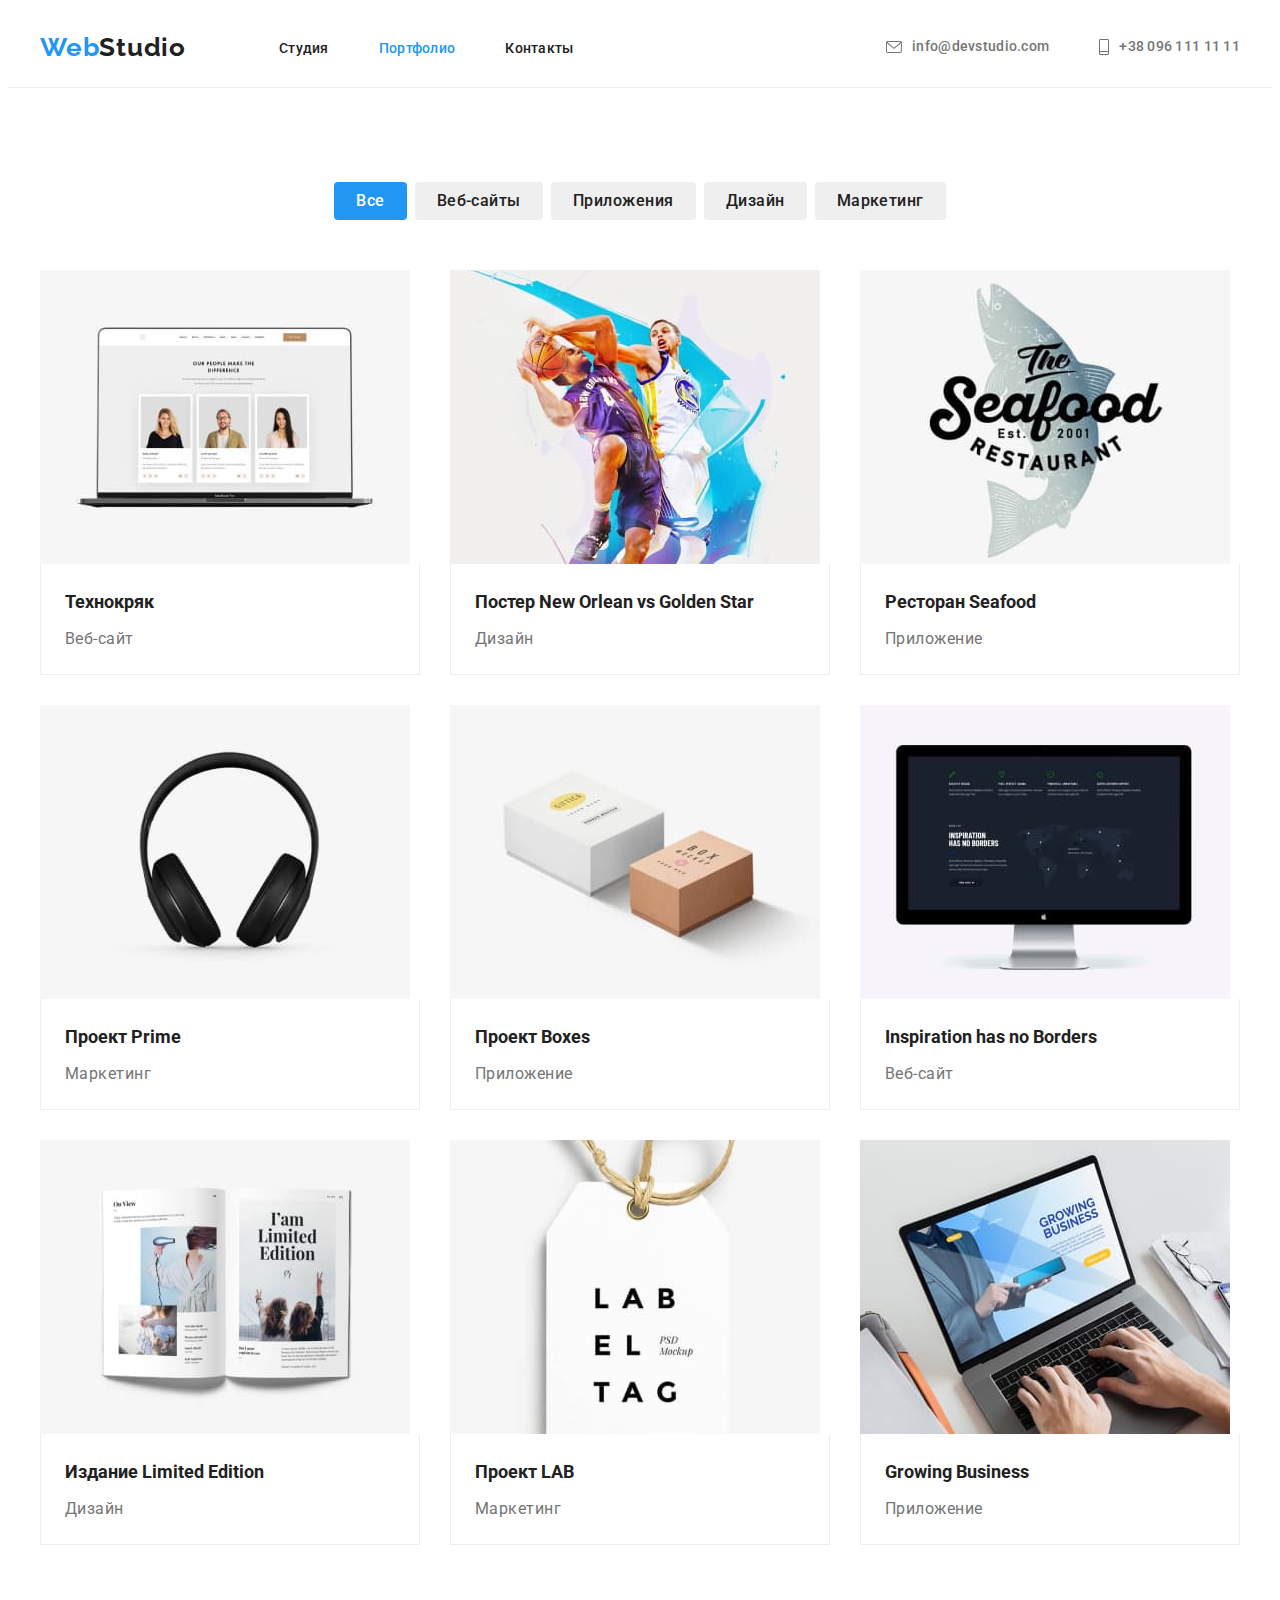
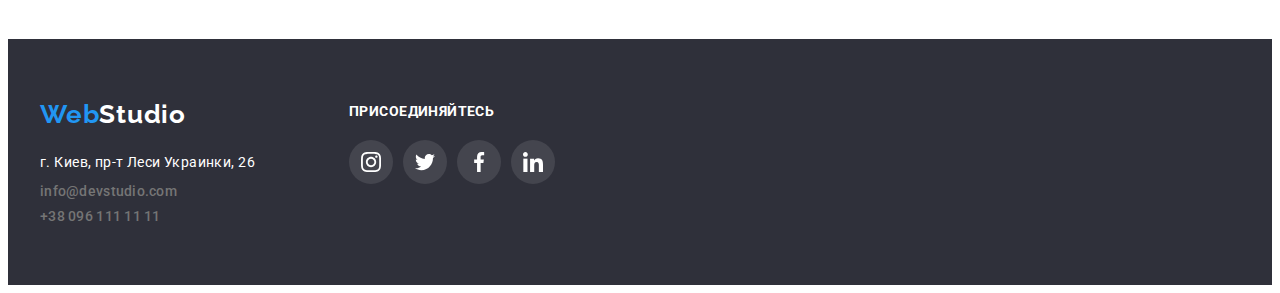
==== portfolio.html @ e15a017f "dz5" ====
<!DOCTYPE html>
<html lang="ru">
  <head>
    <meta charset="UTF-8" />
    <meta http-equiv="X-UA-Compatible" content="IE=edge" />
    <meta name="viewport" content="width=device-width, initial-scale=1.0" />
    <link rel="preconnect" href="https://fonts.googleapis.com" />
    <link rel="preconnect" href="https://fonts.gstatic.com" crossorigin />
    <link
      href="https://fonts.googleapis.com/css2?family=Raleway:wght@700&family=Roboto:wght@400;500;700;900&display=swap"
      rel="stylesheet"
    />
    <title>index.html</title>
    <link
      rel="stylesheet"
      href="https://cdnjs.cloudflare.com/ajax/libs/modern-normalize/1.1.0/modern-normalize.min.css"
      integrity="sha512-wpPYUAdjBVSE4KJnH1VR1HeZfpl1ub8YT/NKx4PuQ5NmX2tKuGu6U/JRp5y+Y8XG2tV+wKQpNHVUX03MfMFn9Q=="
      crossorigin="anonymous"
      referrerpolicy="no-referrer"
    />
    <link rel="stylesheet" href="./css/styles.css" />
  </head>
  <body>
    <!--header  -->
    <header class="header">
      <div class="container">
        <nav class="header-nav">
          <a href="./index.html" class="logo-title link"
            >Web<span class="studio">Studio</span></a
          >
          <ul class="header-list">
            <li class="header-item">
              <a href="./index.html" class="header-link link">Студия</a>
            </li>
            <li class="header-item">
              <a href="" class="header-link current link">Портфолио</a>
            </li>
            <li class="header-item">
              <a href="" class="header-link link">Контакты</a>
            </li>
          </ul>
        </nav>
        <ul class="contacts">
          <li class="contacts-item">
            <a href="mailto:info@devstudio.com" class="mail link"
              ><svg class="icon-mail" width="16" height="12">
                <use href="./images/icons.svg#icon-mail"></use>
              </svg>
              info@devstudio.com</a
            >
          </li>
          <li class="contacts-item">
            <a href="tel:+380961111111" class="tel link"
              ><svg class="icon-tel" width="10" height="16">
                <use href="./images/icons.svg#icon-tel"></use>
              </svg>
              +38 096 111 11 11</a
            >
          </li>
        </ul>
      </div>
    </header>

    <main>
      <section class="section">
        <div class="container">
          <h1 class="portfolio-title visually-hidden">Портфоліо</h1>
          <ul class="portfolio-filtr">
            <li class="portfolio-item">
              <button type="button" class="button current">Все</button>
            </li>
            <li class="portfolio-item">
              <button type="button" class="button">Веб-сайты</button>
            </li>
            <li class="portfolio-item">
              <button type="button" class="button">Приложения</button>
            </li>
            <li class="portfolio-item">
              <button type="button" class="button">Дизайн</button>
            </li>
            <li class="portfolio-item">
              <button type="button" class="button">Маркетинг</button>
            </li>
          </ul>
          <ul class="portfolio-list">
            <li class="flex-item">
              <a href="" class="portfolio-link link">
                
                <div class="portfolio-thumb">
                  <img
                    src="./images/portfolio/techno.jpg"
                    alt="Технокряк"
                    width="370"
                    height="294"
                  />
                  <p class="action">
                    Ресурс предлагает комплексные предложения с разным уровнем
                    функционала и сервисов. Все это позволит посетителю получить
                    исчерпывающие сведения о компании или частном лице.
                  </p>
                </div>

                <div class="portfolio-border">
                  <h2 class="portfolio-title">Технокряк</h2>
                  <p class="portfolio-text">Веб-сайт</p>
                </div>
              </a>
            </li>
            <li class="flex-item">
              <a href="" class="portfolio-link link">
                <div class="portfolio-thumb">
              <img
                src="./images/portfolio/new-orlean.jpg"
                alt="Постер"
                width="370"
                height="294"
              />
              <p class="action">
                    Ресурс предлагает комплексные предложения с разным уровнем
                    функционала и сервисов. Все это позволит посетителю получить
                    исчерпывающие сведения о компании или частном лице.
                  </p>
                </div>

              <div class="portfolio-border">
                <h2 class="portfolio-title">
                  Постер New Orlean vs Golden Star
                </h2>
              </a>
                <p class="portfolio-text">Дизайн</p>
              </div>
            </li>
            <li class="flex-item">
              <a href="" class="portfolio-link link">
                <div class="portfolio-thumb">
              <img
                src="./images/portfolio/seafood.jpg"
                alt="Ресторан"
                width="370"
                height="294"
              />
              <p class="action">
                    Ресурс предлагает комплексные предложения с разным уровнем
                    функционала и сервисов. Все это позволит посетителю получить
                    исчерпывающие сведения о компании или частном лице.
                  </p>
                </div>

              <div class="portfolio-border">
                <h2 class="portfolio-title">Ресторан Seafood</h2>
                <p class="portfolio-text">Приложение</p>
              </div>
            </a>
            </li>
            <li class="flex-item">
              <a href="" class="portfolio-link link">
                <div class="portfolio-thumb">
              <img
                src="./images/portfolio/prime.jpg"
                alt="Проект прем'єр"
                width="370"
                height="294"
              />
              <p class="action">
                    Ресурс предлагает комплексные предложения с разным уровнем
                    функционала и сервисов. Все это позволит посетителю получить
                    исчерпывающие сведения о компании или частном лице.
                  </p>
                </div>

              <div class="portfolio-border">
                <h2 class="portfolio-title">Проект Prime</h2>
                <p class="portfolio-text">Маркетинг</p>
              </div>
            </a>
            </li>
            <li class="flex-item">
              <a href="" class="portfolio-link link">
                <div class="portfolio-thumb">
              <img
                src="./images/portfolio/boxes.jpg"
                alt="Проект коробок"
                width="370"
                height="294"
              />
              <p class="action">
                    Ресурс предлагает комплексные предложения с разным уровнем
                    функционала и сервисов. Все это позволит посетителю получить
                    исчерпывающие сведения о компании или частном лице.
                  </p>
                </div>

              <div class="portfolio-border">
                <h2 class="portfolio-title">Проект Boxes</h2>
                <p class="portfolio-text">Приложение</p>
              </div>
            </a>
            </li>
            <li class="flex-item">
              <a href="" class="portfolio-link link">
                <div class="portfolio-thumb">
              <img
                src="./images/portfolio/borders.jpg"
                alt="Натхнення"
                width="370"
                height="294"
              />
              <p class="action">
                    Ресурс предлагает комплексные предложения с разным уровнем
                    функционала и сервисов. Все это позволит посетителю получить
                    исчерпывающие сведения о компании или частном лице.
                  </p>
                </div>

              <div class="portfolio-border">
                <h2 class="portfolio-title">Inspiration has no Borders</h2>
                <p class="portfolio-text">Веб-сайт</p>
              </div>
            </a>
            </li>
            <li class="flex-item">
              <a href="" class="portfolio-link link">
                <div class="portfolio-thumb">
              <img
                src="./images/portfolio/limited-edition.jpg"
                alt="Обмежене видання"
                width="370"
                height="294"
              />
              <p class="action">
                    Ресурс предлагает комплексные предложения с разным уровнем
                    функционала и сервисов. Все это позволит посетителю получить
                    исчерпывающие сведения о компании или частном лице.
                  </p>
                </div>

              <div class="portfolio-border">
                <h2 class="portfolio-title">Издание Limited Edition</h2>
                <p class="portfolio-text">Дизайн</p>
              </div>
            </a>
            </li>
            <li class="flex-item">
              <a href="" class="portfolio-link link">
                <div class="portfolio-thumb">
              <img
                src="./images/portfolio/lab.jpg"
                alt="Проєкт ЛАБ"
                width="370"
                height="294"
              />
              <p class="action">
                    Ресурс предлагает комплексные предложения с разным уровнем
                    функционала и сервисов. Все это позволит посетителю получить
                    исчерпывающие сведения о компании или частном лице.
                  </p>
                </div>

              <div class="portfolio-border">
                <h2 class="portfolio-title">Проект LAB</h2>
                <p class="portfolio-text">Маркетинг</p>
              </div>
            </a>
            </li>
            <li class="flex-item">
              <a href="" class="portfolio-link link">
                <div class="portfolio-thumb">
              <img
                src="./images/portfolio/business.jpg"
                alt="Зростаючий бізнес"
                width="370"
                height="294"
              />
              <p class="action">
                    Ресурс предлагает комплексные предложения с разным уровнем
                    функционала и сервисов. Все это позволит посетителю получить
                    исчерпывающие сведения о компании или частном лице.
                  </p>
                </div>

              <div class="portfolio-border">
                <h2 class="portfolio-title">Growing Business</h2>
                <p class="portfolio-text">Приложение</p>
              </div>
            </a>
            </li>
          </ul>
        </div>
      </section>
    </main>

    <footer class="footer">
      <div class="container footer-box">
        <div class="address">
          <a href="" class="logo-title link"
            >Web<span class="footer-studio">Studio</span></a
          >

          <address class="footer-address">
            <ul>
              <li class="footer-contacts">
                <a href="" class="address link">
                  г. Киев, пр-т Леси Украинки, 26
                </a>
              </li>
              <li class="footer-contacts">
                <a href="mailto:info@devstudio.com" class="mail link">
                  info@devstudio.com</a
                >
              </li>
              <li class="footer-contacts">
                <a href="tel:+380961111111" class="tel link"
                  >+38 096 111 11 11</a
                >
              </li>
            </ul>
          </address>
        </div>

        <div class="social">
          <h3 class="footer-soc-title">присоединяйтесь</h3>
          <ul class="footer-soc-list">
            <li class="footer-soc-item">
              <a href="" class="footer-soc-link link">
                <svg class="footer-soc-icon" width="20" height="20">
                  <use href="./images/icons.svg#icon-instagram"></use>
                </svg>
              </a>
            </li>
            <li class="footer-soc-item">
              <a href="" class="footer-soc-link link">
                <svg class="footer-soc-icon" width="20" height="20">
                  <use href="./images/icons.svg#icon-twitter"></use>
                </svg>
              </a>
            </li>
            <li class="footer-soc-item">
              <a href="" class="footer-soc-link link"
                ><svg class="footer-soc-icon" width="20" height="20">
                  <use href="./images/icons.svg#icon-facebook"></use></svg
              ></a>
            </li>
            <li class="footer-soc-item">
              <a href="" class="footer-soc-link link"
                ><svg class="footer-soc-icon" width="20" height="20">
                  <use href="./images/icons.svg#icon-linkedin"></use></svg
              ></a>
            </li>
          </ul>
        </div>
      </div>
    </footer>
  </body>
</html>
---- css/styles.css ----
:root {
  --hero-color: #ffffff;
  --header-link-color: #212121;
  --contacts-color: #757575;
  --link-color: #2196f3;
  --button-color: #212121;
  --title-color: #212121;
  --text-color: #757575;
  --name-color: #212121;
  --adress-color: #ffffff;
  --portfolio-title: #212121;
  --portfolio-text: #757575;
  --logo-color: #2196f3;
  --icon-color: #afb1b8;
}
p,
h1,
h2,
h3,
h4,
h5,
h6 {
  margin: 0;
}
body {
  font-family: Roboto, Raleway, sans-serif;
}
img {
  display: block;
}
ul {
  margin: 0;
  padding-left: 0;
  list-style: none;
}
.link {
  text-decoration: none;
}
/* ----------------logo ---------------------*/
.logo-title {
  font-family: "Raleway", sans-serif;
  font-weight: 700;
  font-size: 26px;
  line-height: 1.19;
  letter-spacing: 0.03em;
  color: var(--logo-color);
  margin-right: 93px;
}
.studio {
  color: #212121;
}
.footer-studio {
  color: #ffffff;
}
/*-------------- heder---------------- */
.header {
  padding-top: 24px;
  padding-bottom: 24px;
  border-bottom: 1px solid #ececec;
}
.container {
  width: 1200px;
  margin: 0 auto;
  padding-left: 15px;
  padding-right: 15px;
  /* outline: 1px solid red; */
}
.header-nav {
  display: flex;
  align-items: center;
}

.header-list {
  display: flex;
}

.header-item:not(:last-child) {
  margin-right: 50px;
}
.header .container {
  display: flex;
}

/* .current {
background-color: #2196f3;
  
}
.current::after {
  content: "";
  position: absolute;
  bottom: 0;
  display: block;
  width: 100%;
  height: 4px;
  border-radius: 4px;
  background-color: var(--accent-color);
  filter: drop-shadow(0px 4px 4px rgba(0, 0, 0, 0.25));
} */

.contacts {
  display: flex;
  align-items: center;
  justify-content: center;
  margin-left: auto;
}
.contacts-item:not(:last-child) {
  margin-right: 50px;
}
.header-link {
  font-weight: 500;
  font-size: 14px;
  line-height: 1.14;
  letter-spacing: 0.02em;
  color: var(--header-link-color);
}
.header-link:hover,
.header-link:focus {
  color: var(--link-color);
}
.header-link.current {
  color: var(--link-color);
}
.mail {
  display: flex;
  align-items: center;
  font-weight: 500;
  font-size: 14px;
  line-height: 1.14;
  letter-spacing: 0.02em;
  color: var(--contacts-color);
}
.mail:focus,
.mail:hover {
  color: var(--link-color);
}
.icon-mail:hover,
.icon-mail:focus {
  color: var(--link-color);
}

.coll {
  margin-right: 50px;
}
.tel {
  display: flex;
  align-items: center;
  font-weight: 500;
  font-size: 14px;
  line-height: 1.14;
  letter-spacing: 0.02em;
  color: var(--contacts-color);
}
.tel:hover,
.tel:focus {
  color: var(--link-color);
}

.icon-mail {
  width: 16px;
  height: 12px;
  margin-right: 10px;
  fill: currentColor;
}
.icon-tel {
  width: 10px;
  height: 16px;
  margin-right: 10px;
  fill: currentColor;
}

/* -----------------hero------------------ */
.hero {
  background-color: #2f303a;
  background-image: linear-gradient(
      rgba(47, 48, 58, 0.4),
      rgba(47, 48, 58, 0.4)
    ),
    url(../images/hero-background.jpg);
  background-repeat: no-repeat;
  background-position: center;
  background-size: cover;
  max-width: 1600px;
  margin: 0 auto;
  padding-top: 200px;
  padding-bottom: 200px;
  text-align: center;
  min-width: 400px;
}
.hero-title {
  margin-bottom: 30px;
  margin-top: 0;
  max-width: 700px;
  margin-left: auto;
  margin-right: auto;
}
.hero-title {
  font-weight: 900;
  font-size: 44px;
  line-height: 1.36;
  text-align: center;
  letter-spacing: 0.06em;
  text-transform: uppercase;

  color: var(--hero-color);
}
.hero-button {
  padding-top: 10px;
  padding-right: 30px;
  padding-bottom: 10px;
  padding-left: 30px;
  margin-right: 0;
}
.hero-button {
  font-family: inherit;
  font-weight: 500;
  font-size: 16px;
  line-height: 1.88;
  color: #ffffff;
  background-color: #2196f3;
  border: none;
  border-radius: 4px;
  letter-spacing: 0.06em;
}
.hero-button:hover,
.hero-button:focus {
  color: #ffffff;
}
.hero-button:hover {
  background-color: #188ce8;
}
.hero-button:hover {
  cursor: pointer;
}

.backdrop {
  position: absolute;
  width: 1600px;
  height: 1024px;
  top: 0px;
  background: rgba(0, 0, 0, 0.2);
}
.backdrop.is-hidden {
  opacity: 0;
  pointer-events: none;
}
.modal {
  position: absolute;
  top: 50%;
  left: 50%;
  transform: translate(-50%, -50%);
  width: 528px;
  height: 581px;
  z-index: 1;
  background: #ffffff;
}

/*  -------------about --------------*/
.visually-hidden {
  position: absolute;
  white-space: nowrap;
  width: 1px;
  height: 1px;
  overflow: hidden;
  border: 0;
  padding: 0;
  clip: rect(0 0 0 0);
  clip-path: inset(50%);
  margin: -1px;
}
.icon-box {
  background-position: center;
  width: 270px;
  height: 120px;
  margin-bottom: 30px;
  background-color: #f5f4fa;
  border-radius: 4px;
  display: flex;
  justify-content: center;
  align-items: center;
}
.section {
  padding: 94px 0;
}
.about-list {
  display: flex;
  justify-content: center;
}
.about-item:not(:last-child) {
  margin-right: 30px;
}
.about-item {
  flex-basis: 270px;
}
.about-title {
  font-weight: 700;
  font-size: 14px;
  line-height: 1.14;
  letter-spacing: 0.03em;
  text-transform: uppercase;
  color: var(--title-color);
  margin-bottom: 10px;
}
.about-text {
  font-size: 14px;
  line-height: 1.71;
  letter-spacing: 0.03em;
  color: var(--text-color);
}
/* --------------pictures---------------- */

.product-title {
  font-size: 14px;
  line-height: 1.14;
  letter-spacing: 0.03em;
  text-transform: uppercase;
  margin: 0 auto;
  color: var(--hero-color);
  margin-top: 27px;
  margin-bottom: 27px;
}
.product {
  position: absolute;
  display: flex;
  bottom: 0;
  width: 370px;
  height: 70px;
  background: rgba(47, 48, 58, 0.8);
}

.pictures {
  padding-top: 0;
}
.pictures-tile {
  text-align: center;
  font-weight: 700;
  font-size: 36px;
  line-height: 42px;
  letter-spacing: 0.03em;
  color: var(--title-color);
  margin-bottom: 50px;
}
.pictures-img {
  position: relative;
  flex-basis: 370px;
  align-items: center;
}
.pictures-img:not(:last-child) {
  margin-right: 30px;
}
.images {
  display: flex;
  align-items: center;
}
/* ---------------team------------------ */
.team-title {
  font-weight: 700;
  font-size: 36px;
  line-height: 1.17;
  letter-spacing: 0.03em;
  color: var(--title-color);
}
.title {
  font-weight: 500;
  font-size: 16px;
  line-height: 1.19;
  letter-spacing: 0.03em;
  color: var(--name-color);
}
.title:not(:last-child) {
  margin-bottom: 10px;
}
.team-text {
  font-size: 16px;
  line-height: 1.19;
  letter-spacing: 0.03em;
  color: var(--text-color);
  margin-bottom: 16px;
}
.team-title {
  margin-bottom: 50px;
  text-align: center;
}
.team-list {
  display: flex;
  justify-content: space-between;
}
.team-item:not(:last-child) {
  margin-right: 30px;
}
.team-wrapper {
  padding: 30px 5px;
  text-align: center;
}

.team-item {
  box-shadow: 0px 1px 3px rgba(0, 0, 0, 0.12), 0px 1px 1px rgba(0, 0, 0, 0.14),
    0px 2px 1px rgba(0, 0, 0, 0.2);
  border-radius: 0px 0px 4px 4px;
  background-color: var(--hero-color);
}
.team {
  background-color: #f5f4fa;
}
.team-soc-list {
  display: flex;
  justify-content: center;
}
.team-soc-list :not(:last-child) {
  margin-right: 10px;
}
.team-soc-item {
  width: 44px;
  height: 44px;
}

.team-soc-link {
  display: flex;
  align-items: center;
  justify-content: center;
  width: 100%;
  height: 100%;
  border-radius: 50%;

  background-color: #ffffff;
}

.team-soc-link:focus,
.team-soc-link:hover {
  background-color: var(--link-color);
}
.team-soc-link:focus .team-soc-icon,
.team-soc-link:hover .team-soc-icon {
  fill: var(--adress-color);
}

.team-soc-icon {
  fill: #afb1b8;
}

/* -----------------client --------------*/
.clients-title {
  font-weight: 700;
  font-size: 36px;
  line-height: 1.17;
  text-align: center;
  letter-spacing: 0.03em;
  color: #212121;
  background-color: var(--hero-color);
  margin-bottom: 50px;
}
.clients-list {
  display: flex;
}
.clients-item:not(:last-child) {
  margin-right: 30px;
}
.clients-item {
  width: 170px;
  height: 92px;
}
.clients-link {
  display: flex;
  justify-content: center;
  align-items: center;
  width: 100%;
  height: 100%;
  border: 1px solid #afb1b8;
  border-radius: 4px;
}
.clients-link:hover,
.clients-link:focus {
  border: 1px solid #2196f3;
}
.icon {
  fill: #afb1b8;
}
.clients-link:hover .icon,
.clients-link:focus .icon {
  fill: var(--link-color);
}

/*  ---------------footer----------------*/

.footer {
  padding-top: 60px;
  padding-bottom: 60px;
  background-color: #2f303a;
}
.footer-box {
  display: flex;
  align-items: center;
}
.footer-contacts:not(:last-child) {
  margin-bottom: 9px;
}
.footer-studio {
  color: var(--adress-color);
}
.footer-address {
  margin-top: 20px;
  font-style: normal;
}
.address {
  font-size: 14px;
  line-height: 1.71;
  letter-spacing: 0.03em;
  color: var(--adress-color);
}

/* ---------------footer-soc----------------- */
.social {
  margin-left: 70px;
}
.footer-soc-title {
  font-size: 14px;
  line-height: 1.14;
  letter-spacing: 0.03em;
  text-transform: uppercase;
  margin-bottom: 20px;
  color: #ffffff;
}

.footer-soc-list {
  display: flex;
  justify-content: center;
  width: 206px;
  height: 80px;
}

.footer-soc-list :not(:last-child) {
  margin-right: 10px;
}
.footer-soc-item {
  width: 44px;
  height: 44px;
}

.footer-soc-link {
  display: flex;
  align-items: center;
  justify-content: center;
  width: 100%;
  height: 100%;
  border-radius: 50%;
  background-color: rgba(255, 255, 255, 0.1);
}

.footer-soc-link:focus,
.footer-soc-link:hover {
  background-color: var(--link-color);
}
.footer-soc-link:focus .footer-soc-icon,
.footer-soc-link:hover .footer-soc-icon {
  fill: var(--adress-color);
}

.footer-soc-icon {
  fill: #ffffff;
}

/* -----------------portfolio-------------- */

.portfolio-thumb {
  position: relative;
  overflow: hidden;
}
.action {
  position: absolute;
  top: 0;
  left: 0;
  overflow: auto;
  width: 100%;
  height: 100%;
  padding: 63px 24px;
  font-size: 18px;
  line-height: 1.56;
  letter-spacing: 0.03em;
  color: #ffffff;
  transform: translateY(100%);
}

.portfolio-link:hover .action,
.portfolio-link:focus .action {
  transform: translateY(0%);
  background: rgba(33, 150, 243, 0.9);
}
.portfolio-filtr {
  display: flex;
  justify-content: center;
  margin-bottom: 50px;
}
.portfolio-item:not(:last-child) {
  margin-right: 8px;
}

.portfolio-item:hover {
  box-shadow: 0px 3px 1px rgba(0, 0, 0, 0.1), 0px 1px 2px rgba(0, 0, 0, 0.08),
    0px 2px 2px rgba(0, 0, 0, 0.12);
}
.button {
  font-family: "Roboto";
  font-style: normal;
  font-weight: 500;
  font-size: 16px;
  line-height: 1.63;
  letter-spacing: 0.03em;
  color: var(--button-color);
  padding: 6px 22px;
  border: none;
  border-radius: 4px;
  cursor: pointer;
}
.button:focus,
.button:hover,
.button:active {
  background-color: var(--link-color);
  color: var(--adress-color);
}
.button.current {
  background-color: var(--link-color);
  color: var(--adress-color);
}
.portfolio-list {
  display: flex;
  flex-wrap: wrap;
  margin: -15px;
}
.flex-item {
  flex-basis: calc(100% / 3 - 30px);
  margin: 15px;
}
.flex-item:hover {
  box-shadow: 0px 1px 1px rgba(0, 0, 0, 0.12), 0px 4px 4px rgba(0, 0, 0, 0.06),
    1px 4px 6px rgba(0, 0, 0, 0.16);
}
.portfolio-list .portfolio-filtr {
  font-family: inherit;
  font-weight: 500;
  font-size: 16px;
  line-height: 1.88;
  color: var(--button-color);
  background-color: #f5f4fa;
}
.portfolio-title {
  font-weight: 700;
  font-size: 18px;
  line-height: 2;
  color: var(--portfolio-title);
  margin-bottom: 4px;
}
.portfolio-title.visually {
  visibility: hidden;
}
.portfolio-text {
  font-size: 16px;
  line-height: 1.88;
  letter-spacing: 0.03em;
  color: var(--portfolio-text);
}
.portfolio-border {
  border: 1px solid #eeeeee;
  padding: 20px 24px;
  border-top: none;
}
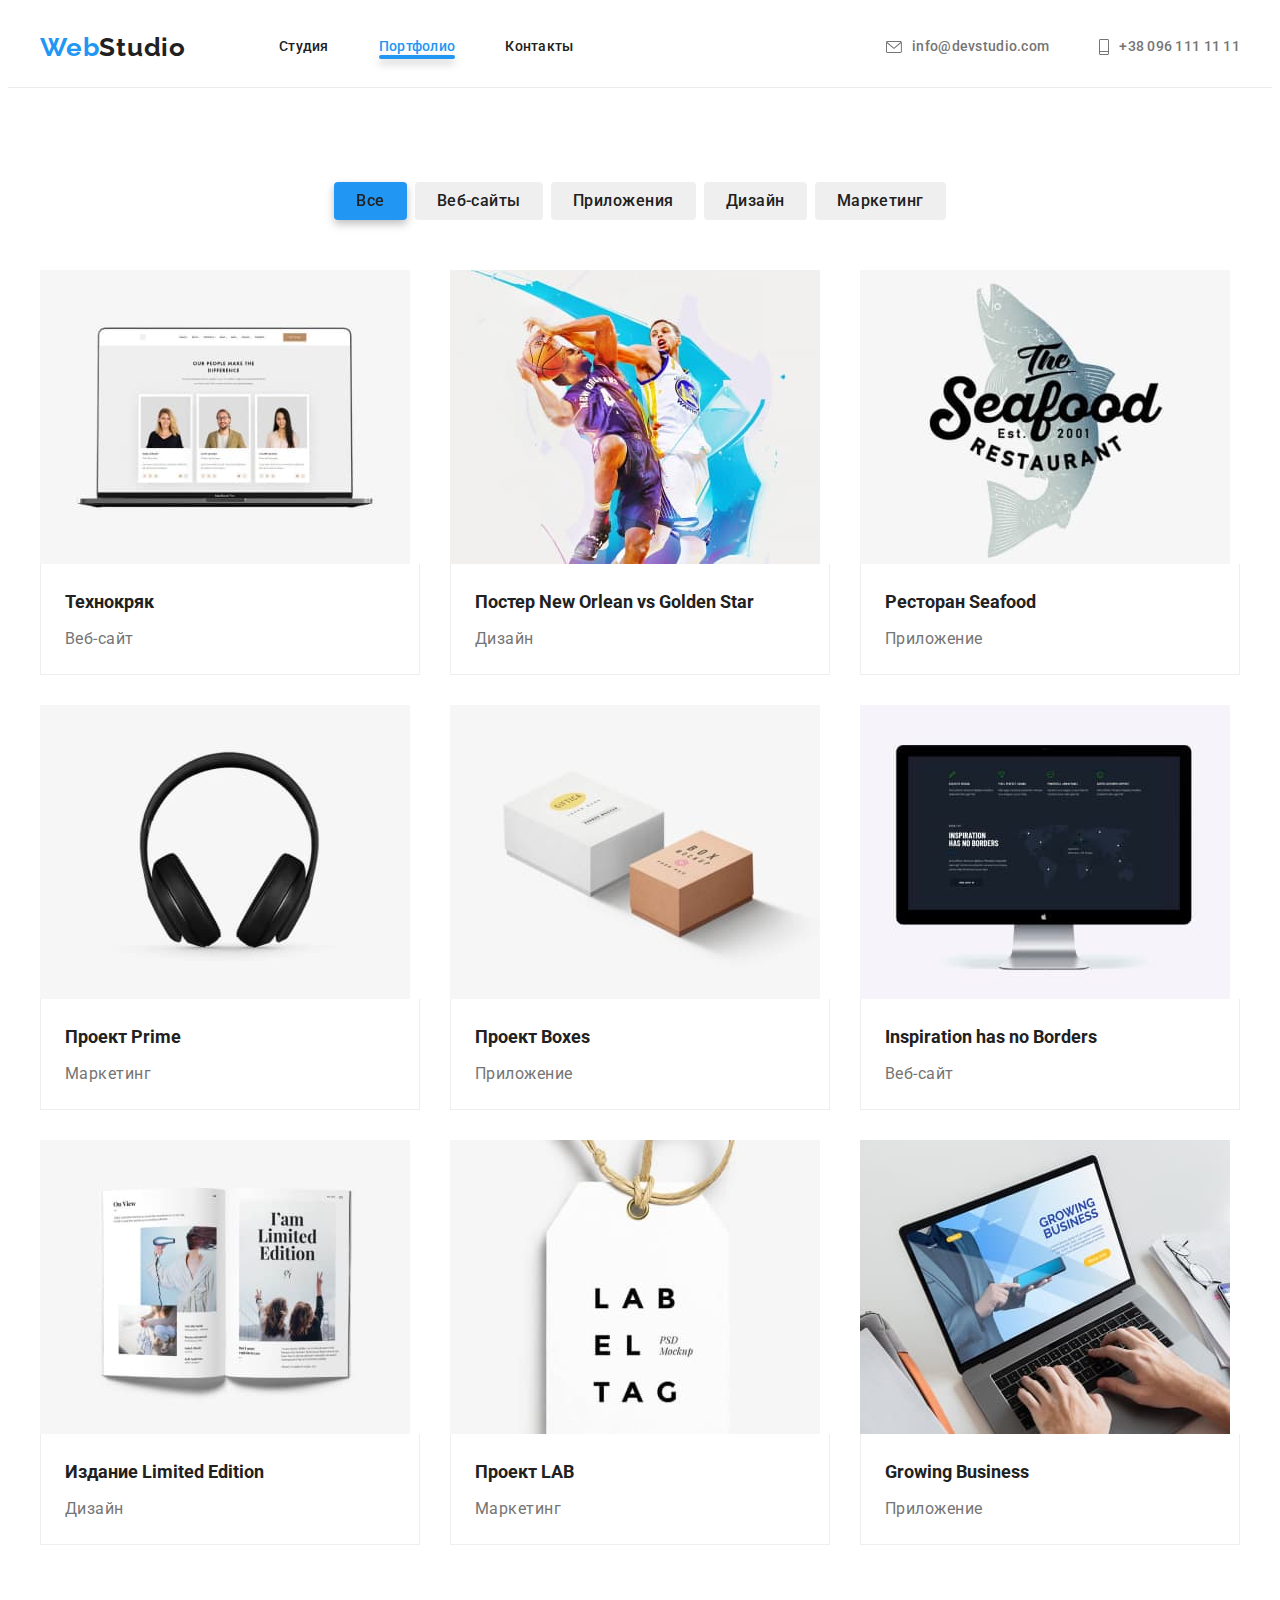
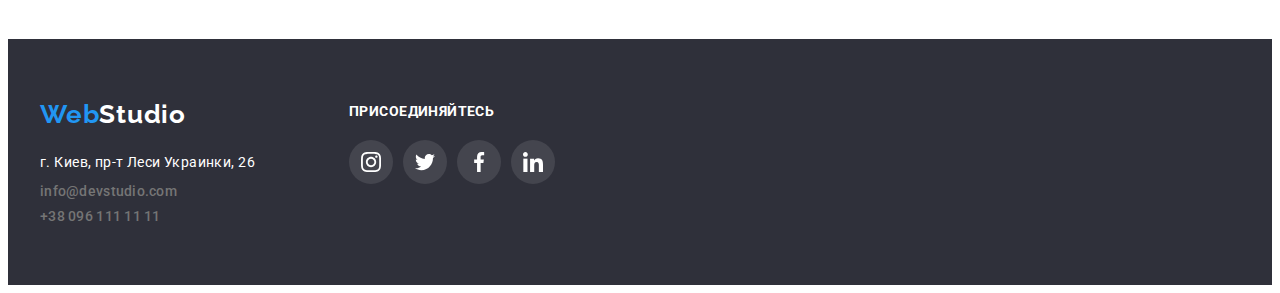
==== commit 3b776a4c: "5dz" ====
--- a/portfolio.html
+++ b/portfolio.html
@@ -67,7 +67,7 @@
           <h1 class="portfolio-title visually-hidden">Портфоліо</h1>
           <ul class="portfolio-filtr">
             <li class="portfolio-item">
-              <button type="button" class="button current">Все</button>
+              <button type="button" class="button portfolio-current">Все</button>
             </li>
             <li class="portfolio-item">
               <button type="button" class="button">Веб-сайты</button>
--- a/css/styles.css
+++ b/css/styles.css
@@ -81,22 +81,6 @@
   display: flex;
 }
 
-/* .current {
-background-color: #2196f3;
-  
-}
-.current::after {
-  content: "";
-  position: absolute;
-  bottom: 0;
-  display: block;
-  width: 100%;
-  height: 4px;
-  border-radius: 4px;
-  background-color: var(--accent-color);
-  filter: drop-shadow(0px 4px 4px rgba(0, 0, 0, 0.25));
-} */
-
 .contacts {
   display: flex;
   align-items: center;
@@ -166,6 +150,16 @@
   height: 16px;
   margin-right: 10px;
   fill: currentColor;
+}
+
+.current::after {
+  content: "";
+  height: 4px;
+  border-radius: 2px;
+  display: block;
+  background-color: var(--link-color);
+  width: 100%;
+  filter: drop-shadow(0px 4px 4px rgba(0, 0, 0, 0.25));
 }
 
 /* -----------------hero------------------ */
@@ -242,6 +236,7 @@
 .backdrop.is-hidden {
   opacity: 0;
   pointer-events: none;
+  transition: 250ms;
 }
 .modal {
   position: absolute;
@@ -252,7 +247,39 @@
   height: 581px;
   z-index: 1;
   background: #ffffff;
-}
+  border-radius: 4px;
+  box-shadow: 0px 1px 3px rgba(0, 0, 0, 0.12), 0px 1px 1px rgba(0, 0, 0, 0.14),
+    0px 2px 1px rgba(0, 0, 0, 0.2);
+}
+.modal-close {
+  position: absolute;
+
+  border-radius: 50px;
+
+  display: flex;
+  justify-content: center;
+  align-items: center;
+  right: 8px;
+  top: 8px;
+  width: 30px;
+  height: 30px;
+  border: 1px solid rgba(0, 0, 0, 0.1);
+  background-color: #ffffff;
+  margin-top: 8px;
+  margin-right: 8px;
+}
+.icon-close {
+  color: #000000;
+}
+
+/* 
+.icon-close {
+  position: absolute;
+  right: 0;
+  top: 0;
+  margin-top: 8px;
+  margin-right: 8px;
+} */
 
 /*  -------------about --------------*/
 .visually-hidden {
@@ -577,6 +604,7 @@
   letter-spacing: 0.03em;
   color: #ffffff;
   transform: translateY(100%);
+  transition: 250ms;
 }
 
 .portfolio-link:hover .action,
@@ -609,6 +637,7 @@
   border: none;
   border-radius: 4px;
   cursor: pointer;
+  transition: 250ms;
 }
 .button:focus,
 .button:hover,
@@ -662,3 +691,9 @@
   padding: 20px 24px;
   border-top: none;
 }
+.portfolio-current {
+  border-radius: 4px;
+  background-color: var(--link-color);
+  width: 100%;
+  filter: drop-shadow(0px 4px 4px rgba(0, 0, 0, 0.25));
+}
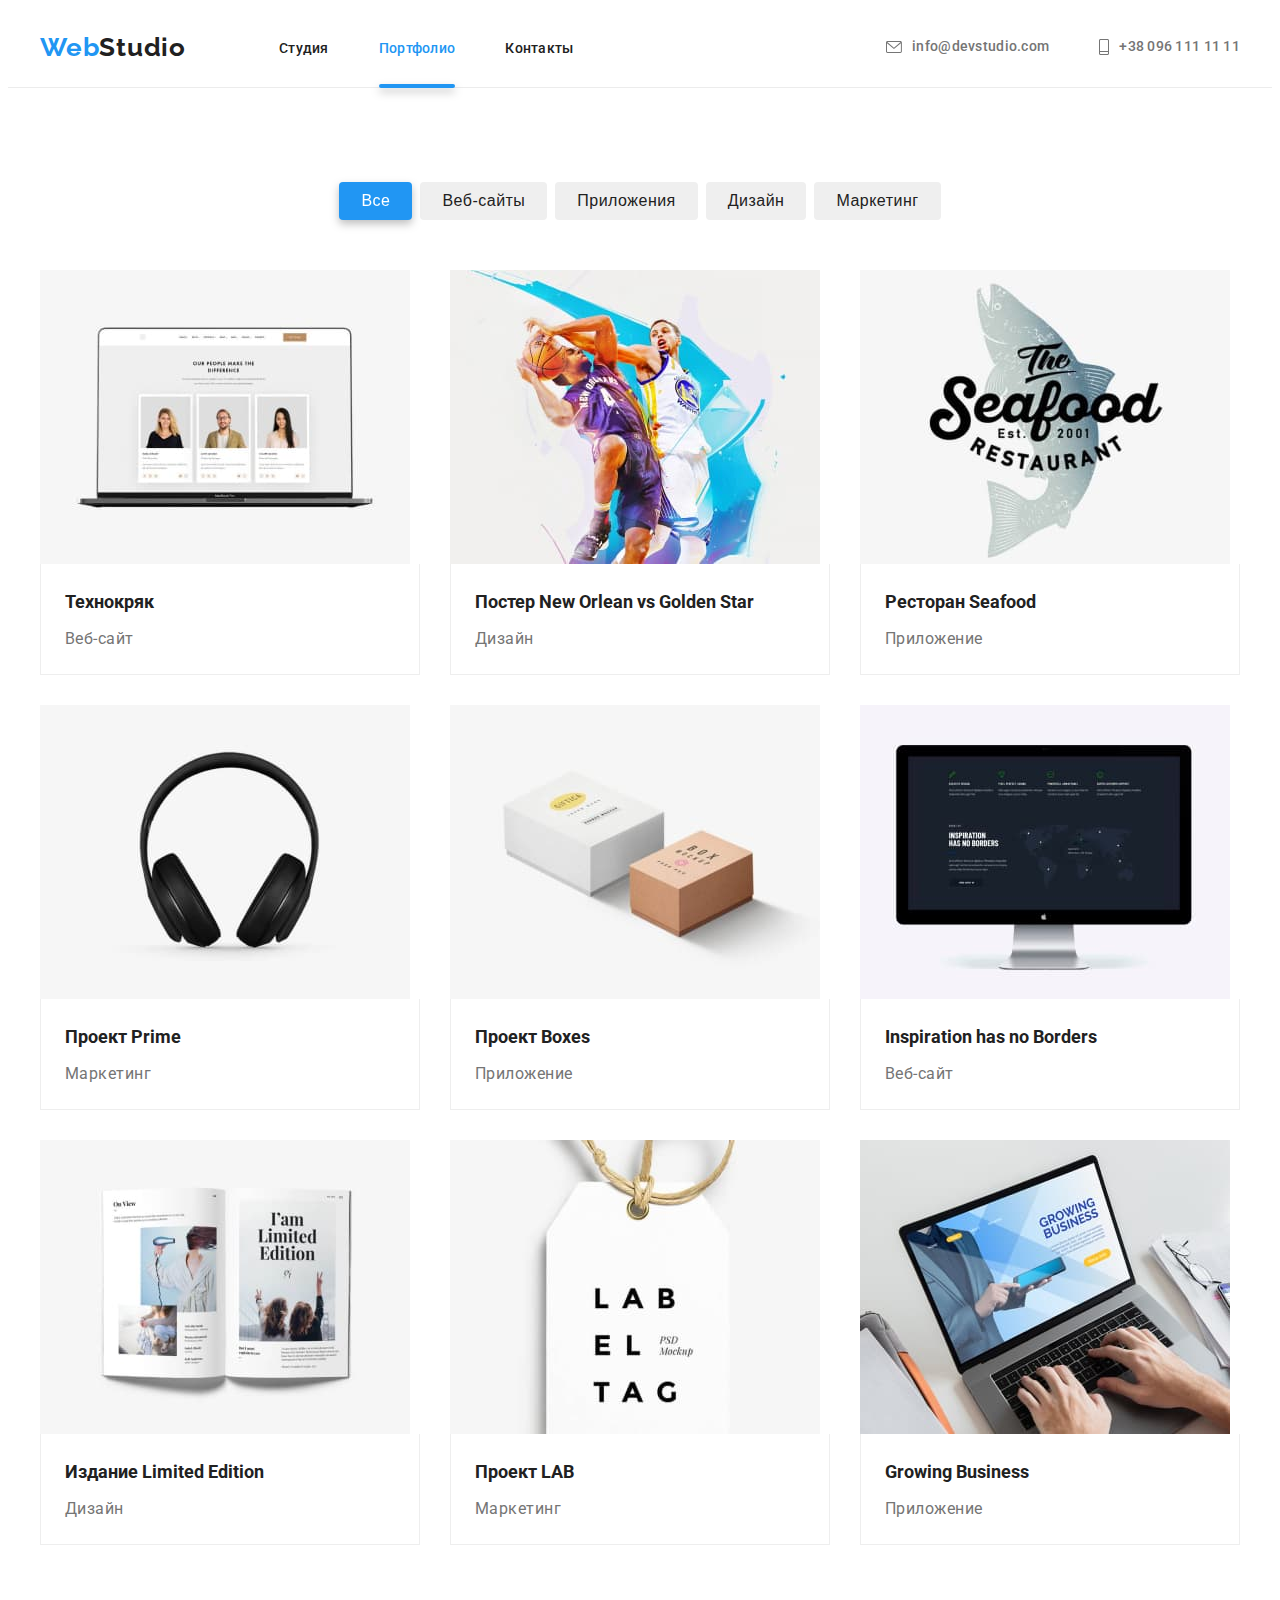
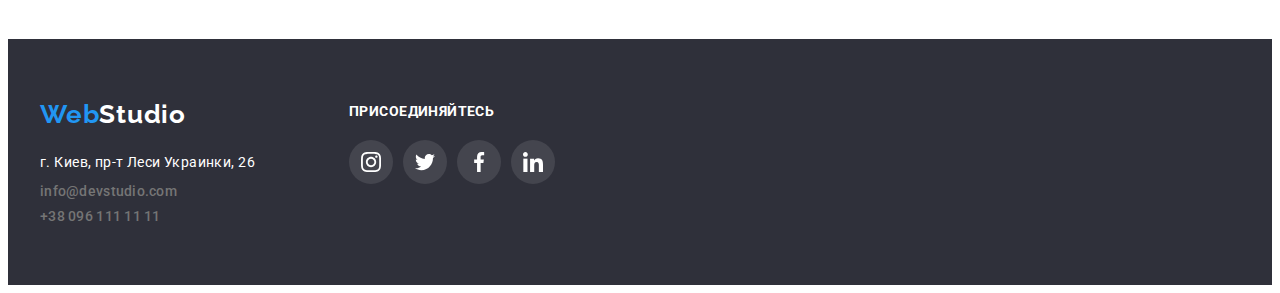
==== commit f0ea104c: "transition-property" ====
--- a/portfolio.html
+++ b/portfolio.html
@@ -67,7 +67,9 @@
           <h1 class="portfolio-title visually-hidden">Портфоліо</h1>
           <ul class="portfolio-filtr">
             <li class="portfolio-item">
-              <button type="button" class="button portfolio-current">Все</button>
+              <button type="button" class="button portfolio-current">
+                Все
+              </button>
             </li>
             <li class="portfolio-item">
               <button type="button" class="button">Веб-сайты</button>
@@ -85,7 +87,6 @@
           <ul class="portfolio-list">
             <li class="flex-item">
               <a href="" class="portfolio-link link">
-                
                 <div class="portfolio-thumb">
                   <img
                     src="./images/portfolio/techno.jpg"
@@ -109,180 +110,181 @@
             <li class="flex-item">
               <a href="" class="portfolio-link link">
                 <div class="portfolio-thumb">
-              <img
-                src="./images/portfolio/new-orlean.jpg"
-                alt="Постер"
-                width="370"
-                height="294"
-              />
-              <p class="action">
-                    Ресурс предлагает комплексные предложения с разным уровнем
-                    функционала и сервисов. Все это позволит посетителю получить
-                    исчерпывающие сведения о компании или частном лице.
-                  </p>
-                </div>
-
-              <div class="portfolio-border">
-                <h2 class="portfolio-title">
-                  Постер New Orlean vs Golden Star
-                </h2>
-              </a>
-                <p class="portfolio-text">Дизайн</p>
-              </div>
-            </li>
-            <li class="flex-item">
-              <a href="" class="portfolio-link link">
-                <div class="portfolio-thumb">
-              <img
-                src="./images/portfolio/seafood.jpg"
-                alt="Ресторан"
-                width="370"
-                height="294"
-              />
-              <p class="action">
-                    Ресурс предлагает комплексные предложения с разным уровнем
-                    функционала и сервисов. Все это позволит посетителю получить
-                    исчерпывающие сведения о компании или частном лице.
-                  </p>
-                </div>
-
-              <div class="portfolio-border">
-                <h2 class="portfolio-title">Ресторан Seafood</h2>
-                <p class="portfolio-text">Приложение</p>
-              </div>
-            </a>
-            </li>
-            <li class="flex-item">
-              <a href="" class="portfolio-link link">
-                <div class="portfolio-thumb">
-              <img
-                src="./images/portfolio/prime.jpg"
-                alt="Проект прем'єр"
-                width="370"
-                height="294"
-              />
-              <p class="action">
-                    Ресурс предлагает комплексные предложения с разным уровнем
-                    функционала и сервисов. Все это позволит посетителю получить
-                    исчерпывающие сведения о компании или частном лице.
-                  </p>
-                </div>
-
-              <div class="portfolio-border">
-                <h2 class="portfolio-title">Проект Prime</h2>
-                <p class="portfolio-text">Маркетинг</p>
-              </div>
-            </a>
-            </li>
-            <li class="flex-item">
-              <a href="" class="portfolio-link link">
-                <div class="portfolio-thumb">
-              <img
-                src="./images/portfolio/boxes.jpg"
-                alt="Проект коробок"
-                width="370"
-                height="294"
-              />
-              <p class="action">
-                    Ресурс предлагает комплексные предложения с разным уровнем
-                    функционала и сервисов. Все это позволит посетителю получить
-                    исчерпывающие сведения о компании или частном лице.
-                  </p>
-                </div>
-
-              <div class="portfolio-border">
-                <h2 class="portfolio-title">Проект Boxes</h2>
-                <p class="portfolio-text">Приложение</p>
-              </div>
-            </a>
-            </li>
-            <li class="flex-item">
-              <a href="" class="portfolio-link link">
-                <div class="portfolio-thumb">
-              <img
-                src="./images/portfolio/borders.jpg"
-                alt="Натхнення"
-                width="370"
-                height="294"
-              />
-              <p class="action">
-                    Ресурс предлагает комплексные предложения с разным уровнем
-                    функционала и сервисов. Все это позволит посетителю получить
-                    исчерпывающие сведения о компании или частном лице.
-                  </p>
-                </div>
-
-              <div class="portfolio-border">
-                <h2 class="portfolio-title">Inspiration has no Borders</h2>
-                <p class="portfolio-text">Веб-сайт</p>
-              </div>
-            </a>
-            </li>
-            <li class="flex-item">
-              <a href="" class="portfolio-link link">
-                <div class="portfolio-thumb">
-              <img
-                src="./images/portfolio/limited-edition.jpg"
-                alt="Обмежене видання"
-                width="370"
-                height="294"
-              />
-              <p class="action">
-                    Ресурс предлагает комплексные предложения с разным уровнем
-                    функционала и сервисов. Все это позволит посетителю получить
-                    исчерпывающие сведения о компании или частном лице.
-                  </p>
-                </div>
-
-              <div class="portfolio-border">
-                <h2 class="portfolio-title">Издание Limited Edition</h2>
-                <p class="portfolio-text">Дизайн</p>
-              </div>
-            </a>
-            </li>
-            <li class="flex-item">
-              <a href="" class="portfolio-link link">
-                <div class="portfolio-thumb">
-              <img
-                src="./images/portfolio/lab.jpg"
-                alt="Проєкт ЛАБ"
-                width="370"
-                height="294"
-              />
-              <p class="action">
-                    Ресурс предлагает комплексные предложения с разным уровнем
-                    функционала и сервисов. Все это позволит посетителю получить
-                    исчерпывающие сведения о компании или частном лице.
-                  </p>
-                </div>
-
-              <div class="portfolio-border">
-                <h2 class="portfolio-title">Проект LAB</h2>
-                <p class="portfolio-text">Маркетинг</p>
-              </div>
-            </a>
-            </li>
-            <li class="flex-item">
-              <a href="" class="portfolio-link link">
-                <div class="portfolio-thumb">
-              <img
-                src="./images/portfolio/business.jpg"
-                alt="Зростаючий бізнес"
-                width="370"
-                height="294"
-              />
-              <p class="action">
-                    Ресурс предлагает комплексные предложения с разным уровнем
-                    функционала и сервисов. Все это позволит посетителю получить
-                    исчерпывающие сведения о компании или частном лице.
-                  </p>
-                </div>
-
-              <div class="portfolio-border">
-                <h2 class="portfolio-title">Growing Business</h2>
-                <p class="portfolio-text">Приложение</p>
-              </div>
-            </a>
+                  <img
+                    src="./images/portfolio/new-orlean.jpg"
+                    alt="Постер"
+                    width="370"
+                    height="294"
+                  />
+                  <p class="action">
+                    Ресурс предлагает комплексные предложения с разным уровнем
+                    функционала и сервисов. Все это позволит посетителю получить
+                    исчерпывающие сведения о компании или частном лице.
+                  </p>
+                </div>
+
+                <div class="portfolio-border">
+                  <h2 class="portfolio-title">
+                    Постер New Orlean vs Golden Star
+                  </h2>
+
+                  <p class="portfolio-text">Дизайн</p>
+                </div>
+              </a>
+            </li>
+            <li class="flex-item">
+              <a href="" class="portfolio-link link">
+                <div class="portfolio-thumb">
+                  <img
+                    src="./images/portfolio/seafood.jpg"
+                    alt="Ресторан"
+                    width="370"
+                    height="294"
+                  />
+                  <p class="action">
+                    Ресурс предлагает комплексные предложения с разным уровнем
+                    функционала и сервисов. Все это позволит посетителю получить
+                    исчерпывающие сведения о компании или частном лице.
+                  </p>
+                </div>
+
+                <div class="portfolio-border">
+                  <h2 class="portfolio-title">Ресторан Seafood</h2>
+                  <p class="portfolio-text">Приложение</p>
+                </div>
+              </a>
+            </li>
+            <li class="flex-item">
+              <a href="" class="portfolio-link link">
+                <div class="portfolio-thumb">
+                  <img
+                    src="./images/portfolio/prime.jpg"
+                    alt="Проект прем'єр"
+                    width="370"
+                    height="294"
+                  />
+                  <p class="action">
+                    Ресурс предлагает комплексные предложения с разным уровнем
+                    функционала и сервисов. Все это позволит посетителю получить
+                    исчерпывающие сведения о компании или частном лице.
+                  </p>
+                </div>
+
+                <div class="portfolio-border">
+                  <h2 class="portfolio-title">Проект Prime</h2>
+                  <p class="portfolio-text">Маркетинг</p>
+                </div>
+              </a>
+            </li>
+            <li class="flex-item">
+              <a href="" class="portfolio-link link">
+                <div class="portfolio-thumb">
+                  <img
+                    src="./images/portfolio/boxes.jpg"
+                    alt="Проект коробок"
+                    width="370"
+                    height="294"
+                  />
+                  <p class="action">
+                    Ресурс предлагает комплексные предложения с разным уровнем
+                    функционала и сервисов. Все это позволит посетителю получить
+                    исчерпывающие сведения о компании или частном лице.
+                  </p>
+                </div>
+
+                <div class="portfolio-border">
+                  <h2 class="portfolio-title">Проект Boxes</h2>
+                  <p class="portfolio-text">Приложение</p>
+                </div>
+              </a>
+            </li>
+            <li class="flex-item">
+              <a href="" class="portfolio-link link">
+                <div class="portfolio-thumb">
+                  <img
+                    src="./images/portfolio/borders.jpg"
+                    alt="Натхнення"
+                    width="370"
+                    height="294"
+                  />
+                  <p class="action">
+                    Ресурс предлагает комплексные предложения с разным уровнем
+                    функционала и сервисов. Все это позволит посетителю получить
+                    исчерпывающие сведения о компании или частном лице.
+                  </p>
+                </div>
+
+                <div class="portfolio-border">
+                  <h2 class="portfolio-title">Inspiration has no Borders</h2>
+                  <p class="portfolio-text">Веб-сайт</p>
+                </div>
+              </a>
+            </li>
+            <li class="flex-item">
+              <a href="" class="portfolio-link link">
+                <div class="portfolio-thumb">
+                  <img
+                    src="./images/portfolio/limited-edition.jpg"
+                    alt="Обмежене видання"
+                    width="370"
+                    height="294"
+                  />
+                  <p class="action">
+                    Ресурс предлагает комплексные предложения с разным уровнем
+                    функционала и сервисов. Все это позволит посетителю получить
+                    исчерпывающие сведения о компании или частном лице.
+                  </p>
+                </div>
+
+                <div class="portfolio-border">
+                  <h2 class="portfolio-title">Издание Limited Edition</h2>
+                  <p class="portfolio-text">Дизайн</p>
+                </div>
+              </a>
+            </li>
+            <li class="flex-item">
+              <a href="" class="portfolio-link link">
+                <div class="portfolio-thumb">
+                  <img
+                    src="./images/portfolio/lab.jpg"
+                    alt="Проєкт ЛАБ"
+                    width="370"
+                    height="294"
+                  />
+                  <p class="action">
+                    Ресурс предлагает комплексные предложения с разным уровнем
+                    функционала и сервисов. Все это позволит посетителю получить
+                    исчерпывающие сведения о компании или частном лице.
+                  </p>
+                </div>
+
+                <div class="portfolio-border">
+                  <h2 class="portfolio-title">Проект LAB</h2>
+                  <p class="portfolio-text">Маркетинг</p>
+                </div>
+              </a>
+            </li>
+            <li class="flex-item">
+              <a href="" class="portfolio-link link">
+                <div class="portfolio-thumb">
+                  <img
+                    src="./images/portfolio/business.jpg"
+                    alt="Зростаючий бізнес"
+                    width="370"
+                    height="294"
+                  />
+                  <p class="action">
+                    Ресурс предлагает комплексные предложения с разным уровнем
+                    функционала и сервисов. Все это позволит посетителю получить
+                    исчерпывающие сведения о компании или частном лице.
+                  </p>
+                </div>
+
+                <div class="portfolio-border">
+                  <h2 class="portfolio-title">Growing Business</h2>
+                  <p class="portfolio-text">Приложение</p>
+                </div>
+              </a>
             </li>
           </ul>
         </div>
--- a/css/styles.css
+++ b/css/styles.css
@@ -36,6 +36,15 @@
 .link {
   text-decoration: none;
 }
+/* .link:hover {
+  display: block;
+  transition-property: box-shadow;
+  transition-duration: 250ms;
+  transition-timing-function: cubic-bezier(0.4, 0, 0.2, 1);
+  box-shadow: 0px 1px 1px rgba(0, 0, 0, 0.12), 0px 4px 4px rgba(0, 0, 0, 0.06),
+    1px 4px 6px rgba(0, 0, 0, 0.16);
+} */
+
 /* ----------------logo ---------------------*/
 .logo-title {
   font-family: "Raleway", sans-serif;
@@ -68,19 +77,18 @@
 .header-nav {
   display: flex;
   align-items: center;
-}
-
+  /* padding-top: 32px;
+  padding-bottom: 32px; */
+}
 .header-list {
   display: flex;
 }
-
 .header-item:not(:last-child) {
   margin-right: 50px;
 }
 .header .container {
   display: flex;
 }
-
 .contacts {
   display: flex;
   align-items: center;
@@ -91,54 +99,77 @@
   margin-right: 50px;
 }
 .header-link {
+  font-weight: 500;
+  font-size: 14px;
+  padding-top: 32px;
+  padding-bottom: 32px;
+  line-height: 1.14;
+  letter-spacing: 0.02em;
+  color: var(--header-link-color);
+  position: relative;
+  transition-property: color;
+  transition-duration: 250ms;
+  transition-timing-function: cubic-bezier(0.4, 0, 0.2, 1);
+}
+.header-list .header-link:hover,
+.header-list .header-link:focus {
+  color: var(--link-color);
+}
+.header-list .header-link.current {
+  color: var(--link-color);
+}
+.current::after {
+  content: "";
+  position: absolute;
+  display: block;
+  bottom: 0;
+  width: 100%;
+  height: 4px;
+  border-radius: 2px;
+  background-color: #2196f3;
+  filter: drop-shadow(0px 4px 4px rgba(0, 0, 0, 0.25));
+  transition-duration: 250ms;
+  transition-timing-function: cubic-bezier(0.4, 0, 0.2, 1);
+}
+.mail {
+  display: flex;
+  align-items: center;
   font-weight: 500;
   font-size: 14px;
   line-height: 1.14;
   letter-spacing: 0.02em;
-  color: var(--header-link-color);
-}
-.header-link:hover,
-.header-link:focus {
+  transition-property: color;
+  transition-duration: 250ms;
+  transition-timing-function: cubic-bezier(0.4, 0, 0.2, 1);
+  color: var(--contacts-color);
+}
+.mail:focus,
+.mail:hover {
   color: var(--link-color);
 }
-.header-link.current {
+.icon-mail:hover,
+.icon-mail:focus {
   color: var(--link-color);
 }
-.mail {
+.coll {
+  margin-right: 50px;
+}
+.tel {
   display: flex;
   align-items: center;
   font-weight: 500;
   font-size: 14px;
   line-height: 1.14;
   letter-spacing: 0.02em;
-  color: var(--contacts-color);
-}
-.mail:focus,
-.mail:hover {
-  color: var(--link-color);
-}
-.icon-mail:hover,
-.icon-mail:focus {
-  color: var(--link-color);
-}
-
-.coll {
-  margin-right: 50px;
-}
-.tel {
-  display: flex;
-  align-items: center;
-  font-weight: 500;
-  font-size: 14px;
-  line-height: 1.14;
-  letter-spacing: 0.02em;
+  transition-property: color;
+  transition-duration: 250ms;
+  transition-timing-function: cubic-bezier(0.4, 0, 0.2, 1);
   color: var(--contacts-color);
 }
 .tel:hover,
 .tel:focus {
   color: var(--link-color);
 }
-
 .icon-mail {
   width: 16px;
   height: 12px;
@@ -151,17 +182,6 @@
   margin-right: 10px;
   fill: currentColor;
 }
-
-.current::after {
-  content: "";
-  height: 4px;
-  border-radius: 2px;
-  display: block;
-  background-color: var(--link-color);
-  width: 100%;
-  filter: drop-shadow(0px 4px 4px rgba(0, 0, 0, 0.25));
-}
-
 /* -----------------hero------------------ */
 .hero {
   background-color: #2f303a;
@@ -214,6 +234,9 @@
   border: none;
   border-radius: 4px;
   letter-spacing: 0.06em;
+  transition-property: background-color;
+  transition-duration: 250ms;
+  transition-timing-function: cubic-bezier(0.4, 0, 0.2, 1);
 }
 .hero-button:hover,
 .hero-button:focus {
@@ -227,16 +250,21 @@
 }
 
 .backdrop {
-  position: absolute;
-  width: 1600px;
-  height: 1024px;
-  top: 0px;
-  background: rgba(0, 0, 0, 0.2);
+  position: fixed;
+  width: 100%;
+  height: 100%;
+  top: 0;
+  left: 0;
+  z-index: 1;
+  background-color: rgba(0, 0, 0, 0.2);
 }
 .backdrop.is-hidden {
   opacity: 0;
   pointer-events: none;
-  transition: 250ms;
+  visibility: hidden;
+  transition-property: background-color;
+  transition-duration: 250ms;
+  transition-timing-function: cubic-bezier(0.4, 0, 0.2, 1);
 }
 .modal {
   position: absolute;
@@ -245,42 +273,29 @@
   transform: translate(-50%, -50%);
   width: 528px;
   height: 581px;
-  z-index: 1;
-  background: #ffffff;
+  background-color: #ffffff;
   border-radius: 4px;
   box-shadow: 0px 1px 3px rgba(0, 0, 0, 0.12), 0px 1px 1px rgba(0, 0, 0, 0.14),
     0px 2px 1px rgba(0, 0, 0, 0.2);
 }
 .modal-close {
   position: absolute;
-
   border-radius: 50px;
-
-  display: flex;
-  justify-content: center;
-  align-items: center;
+  display: flex;
+  justify-content: center;
+  align-items: center;
+  padding: 0;
   right: 8px;
   top: 8px;
   width: 30px;
   height: 30px;
   border: 1px solid rgba(0, 0, 0, 0.1);
   background-color: #ffffff;
-  margin-top: 8px;
-  margin-right: 8px;
+  cursor: pointer;
 }
 .icon-close {
   color: #000000;
 }
-
-/* 
-.icon-close {
-  position: absolute;
-  right: 0;
-  top: 0;
-  margin-top: 8px;
-  margin-right: 8px;
-} */
-
 /*  -------------about --------------*/
 .visually-hidden {
   position: absolute;
@@ -340,20 +355,18 @@
   line-height: 1.14;
   letter-spacing: 0.03em;
   text-transform: uppercase;
-  margin: 0 auto;
   color: var(--hero-color);
-  margin-top: 27px;
-  margin-bottom: 27px;
 }
 .product {
   position: absolute;
   display: flex;
+  justify-content: center;
+  align-items: center;
   bottom: 0;
   width: 370px;
   height: 70px;
   background: rgba(47, 48, 58, 0.8);
 }
-
 .pictures {
   padding-top: 0;
 }
@@ -418,7 +431,6 @@
   padding: 30px 5px;
   text-align: center;
 }
-
 .team-item {
   box-shadow: 0px 1px 3px rgba(0, 0, 0, 0.12), 0px 1px 1px rgba(0, 0, 0, 0.14),
     0px 2px 1px rgba(0, 0, 0, 0.2);
@@ -439,7 +451,6 @@
   width: 44px;
   height: 44px;
 }
-
 .team-soc-link {
   display: flex;
   align-items: center;
@@ -447,7 +458,9 @@
   width: 100%;
   height: 100%;
   border-radius: 50%;
-
+  transition-property: background-color;
+  transition-duration: 250ms;
+  transition-timing-function: cubic-bezier(0.4, 0, 0.2, 1);
   background-color: #ffffff;
 }
 
@@ -493,6 +506,9 @@
   height: 100%;
   border: 1px solid #afb1b8;
   border-radius: 4px;
+  transition-property: color;
+  transition-duration: 250ms;
+  transition-timing-function: cubic-bezier(0.4, 0, 0.2, 1);
 }
 .clients-link:hover,
 .clients-link:focus {
@@ -570,6 +586,9 @@
   height: 100%;
   border-radius: 50%;
   background-color: rgba(255, 255, 255, 0.1);
+  transition-property: background-color;
+  transition-duration: 250ms;
+  transition-timing-function: cubic-bezier(0.4, 0, 0.2, 1);
 }
 
 .footer-soc-link:focus,
@@ -604,13 +623,21 @@
   letter-spacing: 0.03em;
   color: #ffffff;
   transform: translateY(100%);
-  transition: 250ms;
-}
-
+  transition-duration: 250ms;
+  transition-timing-function: cubic-bezier(0.4, 0, 0.2, 1);
+}
+.portfolio-link {
+  display: block;
+}
 .portfolio-link:hover .action,
 .portfolio-link:focus .action {
   transform: translateY(0%);
-  background: rgba(33, 150, 243, 0.9);
+  background-color: rgba(33, 150, 243, 0.9);
+}
+.portfolio-link:hover,
+.portfolio-link:focus {
+  box-shadow: 0px 1px 1px rgba(0, 0, 0, 0.12), 0px 4px 4px rgba(0, 0, 0, 0.06),
+    1px 4px 6px rgba(0, 0, 0, 0.16);
 }
 .portfolio-filtr {
   display: flex;
@@ -621,13 +648,7 @@
   margin-right: 8px;
 }
 
-.portfolio-item:hover {
-  box-shadow: 0px 3px 1px rgba(0, 0, 0, 0.1), 0px 1px 2px rgba(0, 0, 0, 0.08),
-    0px 2px 2px rgba(0, 0, 0, 0.12);
-}
 .button {
-  font-family: "Roboto";
-  font-style: normal;
   font-weight: 500;
   font-size: 16px;
   line-height: 1.63;
@@ -637,13 +658,17 @@
   border: none;
   border-radius: 4px;
   cursor: pointer;
-  transition: 250ms;
+  transition-property: color, background-color, box-shadow;
+  transition-duration: 250ms;
+  transition-timing-function: cubic-bezier(0.4, 0, 0.2, 1);
 }
 .button:focus,
 .button:hover,
 .button:active {
   background-color: var(--link-color);
   color: var(--adress-color);
+  box-shadow: 0px 3px 1px rgba(0, 0, 0, 0.1), 0px 1px 2px rgba(0, 0, 0, 0.08),
+    0px 2px 2px rgba(0, 0, 0, 0.12);
 }
 .button.current {
   background-color: var(--link-color);
@@ -658,10 +683,7 @@
   flex-basis: calc(100% / 3 - 30px);
   margin: 15px;
 }
-.flex-item:hover {
-  box-shadow: 0px 1px 1px rgba(0, 0, 0, 0.12), 0px 4px 4px rgba(0, 0, 0, 0.06),
-    1px 4px 6px rgba(0, 0, 0, 0.16);
-}
+
 .portfolio-list .portfolio-filtr {
   font-family: inherit;
   font-weight: 500;
@@ -692,8 +714,8 @@
   border-top: none;
 }
 .portfolio-current {
+  color: #ffffff;
   border-radius: 4px;
   background-color: var(--link-color);
-  width: 100%;
   filter: drop-shadow(0px 4px 4px rgba(0, 0, 0, 0.25));
 }
